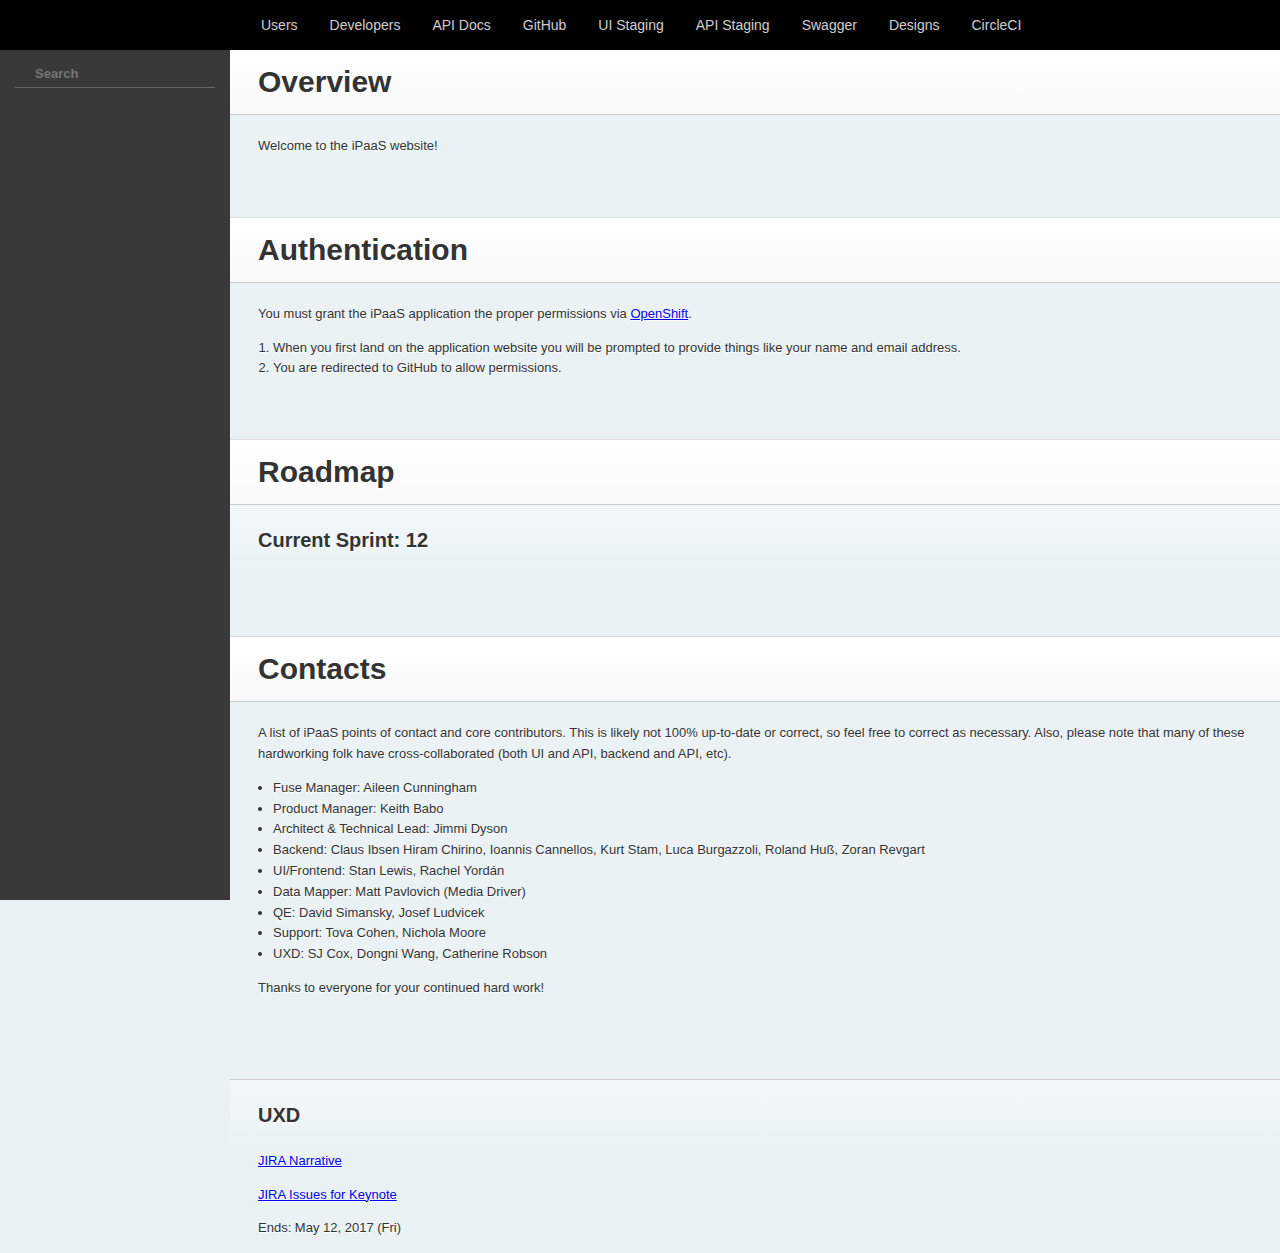
==== index.html @ c0f02833 "Deploy to GitHub" ====
<!doctype html>
<html>
  <head>
    <meta charset="utf-8">
    <meta content="IE=edge,chrome=1" http-equiv="X-UA-Compatible">
    <meta name="viewport" content="width=device-width, initial-scale=1, maximum-scale=1">
    <title>API Reference</title>

    <style>
      .highlight table td { padding: 5px; }
.highlight table pre { margin: 0; }
.highlight .gh {
  color: #999999;
}
.highlight .sr {
  color: #f6aa11;
}
.highlight .go {
  color: #888888;
}
.highlight .gp {
  color: #555555;
}
.highlight .gs {
}
.highlight .gu {
  color: #aaaaaa;
}
.highlight .nb {
  color: #f6aa11;
}
.highlight .cm {
  color: #75715e;
}
.highlight .cp {
  color: #75715e;
}
.highlight .c1 {
  color: #75715e;
}
.highlight .cs {
  color: #75715e;
}
.highlight .c, .highlight .cd {
  color: #75715e;
}
.highlight .err {
  color: #960050;
}
.highlight .gr {
  color: #960050;
}
.highlight .gt {
  color: #960050;
}
.highlight .gd {
  color: #49483e;
}
.highlight .gi {
  color: #49483e;
}
.highlight .ge {
  color: #49483e;
}
.highlight .kc {
  color: #66d9ef;
}
.highlight .kd {
  color: #66d9ef;
}
.highlight .kr {
  color: #66d9ef;
}
.highlight .no {
  color: #66d9ef;
}
.highlight .kt {
  color: #66d9ef;
}
.highlight .mf {
  color: #ae81ff;
}
.highlight .mh {
  color: #ae81ff;
}
.highlight .il {
  color: #ae81ff;
}
.highlight .mi {
  color: #ae81ff;
}
.highlight .mo {
  color: #ae81ff;
}
.highlight .m, .highlight .mb, .highlight .mx {
  color: #ae81ff;
}
.highlight .sc {
  color: #ae81ff;
}
.highlight .se {
  color: #ae81ff;
}
.highlight .ss {
  color: #ae81ff;
}
.highlight .sd {
  color: #e6db74;
}
.highlight .s2 {
  color: #e6db74;
}
.highlight .sb {
  color: #e6db74;
}
.highlight .sh {
  color: #e6db74;
}
.highlight .si {
  color: #e6db74;
}
.highlight .sx {
  color: #e6db74;
}
.highlight .s1 {
  color: #e6db74;
}
.highlight .s {
  color: #e6db74;
}
.highlight .na {
  color: #a6e22e;
}
.highlight .nc {
  color: #a6e22e;
}
.highlight .nd {
  color: #a6e22e;
}
.highlight .ne {
  color: #a6e22e;
}
.highlight .nf {
  color: #a6e22e;
}
.highlight .vc {
  color: #ffffff;
}
.highlight .nn {
  color: #ffffff;
}
.highlight .nl {
  color: #ffffff;
}
.highlight .ni {
  color: #ffffff;
}
.highlight .bp {
  color: #ffffff;
}
.highlight .vg {
  color: #ffffff;
}
.highlight .vi {
  color: #ffffff;
}
.highlight .nv {
  color: #ffffff;
}
.highlight .w {
  color: #ffffff;
}
.highlight {
  color: #ffffff;
}
.highlight .n, .highlight .py, .highlight .nx {
  color: #ffffff;
}
.highlight .ow {
  color: #f92672;
}
.highlight .nt {
  color: #f92672;
}
.highlight .k, .highlight .kv {
  color: #f92672;
}
.highlight .kn {
  color: #f92672;
}
.highlight .kp {
  color: #f92672;
}
.highlight .o {
  color: #f92672;
}
    </style>
    <link href="stylesheets/screen.css" rel="stylesheet" media="screen" />
    <link href="stylesheets/print.css" rel="stylesheet" media="print" />
    <script src="https://ajax.googleapis.com/ajax/libs/jquery/1.11.0/jquery.min.js"></script>
      <script src="javascripts/all.js"></script>
    <link href="images/favicon.ico" rel="icon" type="image/ico" />
  </head>

  <body class="index" data-languages="[]">
    <!--
<div class="announcement"></div>
-->

    <nav class="navbar navbar-default" role="navigation">
  <div class="container-fluid">
    <!-- Collect the nav links, forms, and other content for toggling -->
    <div class="collapse navbar-collapse" id="bs-example-navbar-collapse-1">
      <div class="logo">
        <a href="/">Syndesis</a>
      </div>
      <ul class="nav navbar-nav">
          <li><a href="/users">Users</a></li>
          <li><a href="/developers">Developers</a></li>
          <li><a href="/api-docs">API Docs</a></li>
          <li><a href="https://www.github.com/redhat-ipaas/" target="_blank" rel="nofollow">GitHub</a>
          <li><a href="https://ipaas-staging.b6ff.rh-idev.openshiftapps.com/" target="_blank" rel="nofollow">UI Staging</a>
          <li><a href="https://ipaas-staging.b6ff.rh-idev.openshiftapps.com/api/v1" target="_blank" rel="nofollow">API Staging</a>
          <li><a href="https://ipaas-staging.b6ff.rh-idev.openshiftapps.com/api/v1/swagger.json" target="_blank" rel="nofollow">Swagger</a>
          <li><a href="https://redhat.invisionapp.com/share/VQ8UZ7PCE#/screens" rel="nofollow" target="_blank">Designs</a></li>
          <li><a href="https://circleci.com/gh/redhat-ipaas" target="_blank" rel="nofollow">CircleCI</a>
          <li>
        </li>
      </ul>
    </div>
  </div>
</nav>


    <a href="#" id="nav-button">
      <span>
        NAV
        <img src="images/navbar.png" alt="Navbar" />
      </span>
    </a>
    <div class="tocify-wrapper">
        <div class="search">
          <input type="text" class="search" id="input-search" placeholder="Search">
        </div>
        <ul class="search-results"></ul>
      <div id="toc">
      </div>
    </div>
    <div class="page-wrapper">
      <div class="content">
        <h1 id="overview">Overview</h1>

<p>Welcome to the iPaaS website!</p>

<h1 id="authentication">Authentication</h1>

<p>You must grant the iPaaS application the proper permissions via <a href="https://www.openshift.com">OpenShift</a>.</p>

<ol>
<li>When you first land on the application website you will be prompted to provide things like your name and email address.</li>
<li>You are redirected to GitHub to allow permissions.</li>
</ol>

<h1 id="roadmap">Roadmap</h1>

<h2 id="current-sprint-12">Current Sprint: 12</h2>

<h1 id="contacts">Contacts</h1>

<p>A list of iPaaS points of contact and core contributors. This is likely not 100% up-to-date or correct, so feel free to correct as necessary. Also, please note that many of these hardworking folk have cross-collaborated (both UI and API, backend and API, etc).</p>

<ul>
<li>Fuse Manager: Aileen Cunningham</li>
<li>Product Manager: Keith Babo</li>
<li>Architect &amp; Technical Lead: Jimmi Dyson</li>
<li>Backend: Claus Ibsen Hiram Chirino, Ioannis Cannellos, Kurt Stam, Luca Burgazzoli, Roland Huß, Zoran Revgart</li>
<li>UI/Frontend: Stan Lewis, Rachel Yordán</li>
<li>Data Mapper: Matt Pavlovich (Media Driver)</li>
<li>QE: David Simansky, Josef Ludvicek</li>
<li>Support: Tova Cohen, Nichola Moore</li>
<li>UXD: SJ Cox, Dongni Wang, Catherine Robson</li>
</ul>

<p>Thanks to everyone for your continued hard work!</p>

<h2 id="uxd">UXD</h2>

<p><a href="https://issues.jboss.org/browse/IPAAS-284" rel="nofollow" target="_blank">JIRA Narrative</a></p>

<p><a href="https://issues.jboss.org/browse/IPAAS-299?jql=labels%20%3D%20Keynote" rel="nofollow" target="_blank">JIRA Issues for Keynote</a></p>

<p>Ends: May 12, 2017 (Fri)</p>

<!--
<a href="https://issues.jboss.org/secure/RapidBoard.jspa?rapidView=3626" rel="nofollow" target="_blank">JIRA Issues</a>
&ndash;>

      </div>
    </div>
  </body>
</html>
---- stylesheets/screen.css ----
.navbar{position:fixed;height:50px;background:#000000;left:0;top:0;right:0;z-index:5000}.navbar ul{margin:0;padding:0;float:left;list-style:none}.navbar ul li{float:left;padding:17px 0}.navbar ul li a{color:#fff;cursor:pointer;font-family:"Helvetica Neue", Helvetica, Arial, sans-serif;font-size:14px;font-weight:400;opacity:.8;padding:16px;text-decoration:none}.navbar ul li a:hover{opacity:1}.navbar .logo a{float:left;height:17px;width:200px;display:block;margin:17px 35px 17px 10px;font-size:0px/0px a;color:transparent;text-shadow:none;background-image:url("../images/logo-white-02.png");background-repeat:no-repeat;background-position:center center;background-size:100%}/*! normalize.css v3.0.2 | MIT License | git.io/normalize */html{font-family:sans-serif;-ms-text-size-adjust:100%;-webkit-text-size-adjust:100%}body{margin:0}article,aside,details,figcaption,figure,footer,header,hgroup,main,menu,nav,section,summary{display:block}audio,canvas,progress,video{display:inline-block;vertical-align:baseline}audio:not([controls]){display:none;height:0}[hidden],template{display:none}a{background-color:transparent}a:active,a:hover{outline:0}abbr[title]{border-bottom:1px dotted}b,strong{font-weight:bold}dfn{font-style:italic}h1{font-size:2em;margin:0.67em 0}mark{background:#ff0;color:#000}small{font-size:80%}sub,sup{font-size:75%;line-height:0;position:relative;vertical-align:baseline}sup{top:-0.5em}sub{bottom:-0.25em}img{border:0}svg:not(:root){overflow:hidden}figure{margin:1em 40px}hr{box-sizing:content-box;height:0}pre{overflow:auto}code,kbd,pre,samp{font-family:monospace, monospace;font-size:1em}button,input,optgroup,select,textarea{color:inherit;font:inherit;margin:0}button{overflow:visible}button,select{text-transform:none}button,html input[type="button"],input[type="reset"],input[type="submit"]{-webkit-appearance:button;cursor:pointer}button[disabled],html input[disabled]{cursor:default}button::-moz-focus-inner,input::-moz-focus-inner{border:0;padding:0}input{line-height:normal}input[type="checkbox"],input[type="radio"]{box-sizing:border-box;padding:0}input[type="number"]::-webkit-inner-spin-button,input[type="number"]::-webkit-outer-spin-button{height:auto}input[type="search"]{-webkit-appearance:textfield;box-sizing:content-box}input[type="search"]::-webkit-search-cancel-button,input[type="search"]::-webkit-search-decoration{-webkit-appearance:none}fieldset{border:1px solid #c0c0c0;margin:0 2px;padding:0.35em 0.625em 0.75em}legend{border:0;padding:0}textarea{overflow:auto}optgroup{font-weight:bold}table{border-collapse:collapse;border-spacing:0}td,th{padding:0}.content h1,.content h2,.content h3,.content h4,.content h5,.content h6,html,body{font-family:"Helvetica Neue", Helvetica, Arial, "Microsoft Yahei","微软雅黑", STXihei, "华文细黑", sans-serif;font-size:13px}.content h1,.content h2,.content h3,.content h4,.content h5,.content h6{font-weight:bold}.content code,.content pre{font-family:Consolas, Menlo, Monaco, "Lucida Console", "Liberation Mono", "DejaVu Sans Mono", "Bitstream Vera Sans Mono", "Courier New", monospace, serif;font-size:12px;line-height:1.5}.content code{word-break:break-all;-webkit-hyphens:auto;-ms-hyphens:auto;hyphens:auto}@font-face{font-family:'slate';src:url(../fonts/slate.eot?-syv14m);src:url(../fonts/slate.eot?#iefix-syv14m) format("embedded-opentype"),url(../fonts/slate.woff2?-syv14m) format("woff2"),url(../fonts/slate.woff?-syv14m) format("woff"),url(../fonts/slate.ttf?-syv14m) format("truetype"),url(../fonts/slate.svg?-syv14m#slate) format("svg");font-weight:normal;font-style:normal}.content aside.warning:before,.content aside.notice:before,.content aside.success:before,.tocify-wrapper>.search:before{font-family:'slate';speak:none;font-style:normal;font-weight:normal;font-variant:normal;text-transform:none;line-height:1}.content aside.warning:before{content:"\e600"}.content aside.notice:before{content:"\e602"}.content aside.success:before{content:"\e606"}.tocify-wrapper>.search:before{content:"\e607"}body.index .content>h1,body.index .content>h2,body.index .content>h3,body.index .content>h4,body.index .content>h5,body.index .content>h6,body.index .content>p,body.index .content>table,body.index .content>ul,body.index .content>ol,body.index .content>aside,body.index .content>dl{margin-right:0;box-sizing:border-box;display:block;text-shadow:0 1px 0 #fff}body.index .content pre,body.index .content blockquote{background-color:#292929;color:#fff;padding:2em 28px;margin:0;width:100%;float:none;clear:right;box-sizing:border-box;text-shadow:0 1px 2px rgba(0,0,0,0.4)}body.index .content code,body.index .content pre{font-family:Consolas, Menlo, Monaco, "Lucida Console", "Liberation Mono", "DejaVu Sans Mono", "Bitstream Vera Sans Mono", "Courier New", monospace, serif;font-size:12px;line-height:1.5}html,body{color:#333;padding:0;margin:0;-webkit-font-smoothing:antialiased;-moz-osx-font-smoothing:grayscale;background-color:#eaf2f6;height:100%;-webkit-text-size-adjust:none}.announcement{min-height:50px;width:100%;display:block;position:fixed;top:0;left:0;background-color:#0f1f38;z-index:100;color:#C6CEDD;text-align:center;font-size:14px;padding-top:15px}#toc>ul>li>a>span{float:right;background-color:#2484FF;border-radius:40px;width:20px}.tocify-wrapper{transition:left 0.3s ease-in-out;overflow-y:auto;overflow-x:hidden;position:fixed;z-index:30;top:50px;left:0;bottom:0;width:230px;background-color:#393939;font-size:13px;font-weight:bold}.tocify-wrapper .lang-selector,.tocify-wrapper .area-selector{display:none}.tocify-wrapper .lang-selector a,.tocify-wrapper .area-selector a{padding-top:0.5em;padding-bottom:0.5em}.tocify-wrapper>img{display:block;max-width:100%}.tocify-wrapper>.search{position:relative}.tocify-wrapper>.search input{background:#393939;border-width:0 0 1px 0;border-color:#666;padding:6px 0 6px 20px;box-sizing:border-box;margin:10px 15px;width:200px;outline:none;color:#fff;border-radius:0}.tocify-wrapper>.search:before{position:absolute;top:17px;left:15px;color:#fff}.tocify-wrapper img+.tocify,.tocify-wrapper .lang-selector+.tocify,.tocify-wrapper .area-selector+.tocify{margin-top:20px}.tocify-wrapper .search-results{margin-top:0;box-sizing:border-box;height:0;overflow-y:auto;overflow-x:hidden;transition-property:height, margin;transition-duration:180ms;transition-timing-function:ease-in-out;background:linear-gradient(to bottom, rgba(0,0,0,0.2), transparent 8px),linear-gradient(to top, rgba(0,0,0,0.2), transparent 8px),linear-gradient(to bottom, #000, transparent 1.5px),linear-gradient(to top, #939393, rgba(147,147,147,0) 1.5px),#262626}.tocify-wrapper .search-results.visible{height:30%;margin-bottom:1em}.tocify-wrapper .search-results li{margin:1em 15px;line-height:1}.tocify-wrapper .search-results a{color:#fff;text-decoration:none}.tocify-wrapper .search-results a:hover{text-decoration:underline}.tocify-wrapper .tocify-item>a,.tocify-wrapper .toc-footer li{padding:0 15px 0 15px;display:block;overflow-x:hidden;white-space:nowrap;text-overflow:ellipsis}.tocify-wrapper ul,.tocify-wrapper li{list-style:none;margin:0;padding:0;line-height:28px}.tocify-wrapper li{color:#fff;transition-property:background;transition-timing-function:linear;transition-duration:230ms}.tocify-wrapper .tocify-focus{box-shadow:0 1px 0 #000;background-color:#2467af;color:#fff}.tocify-wrapper .tocify-subheader{display:none;background-color:#262626;font-weight:500;background:linear-gradient(to bottom, rgba(0,0,0,0.2), transparent 8px),linear-gradient(to top, rgba(0,0,0,0.2), transparent 8px),linear-gradient(to bottom, #000, transparent 1.5px),linear-gradient(to top, #939393, rgba(147,147,147,0) 1.5px),#262626}.tocify-wrapper .tocify-subheader .tocify-item>a{padding-left:25px;font-size:12px}.tocify-wrapper .tocify-subheader>li:last-child{box-shadow:none}.tocify-wrapper .toc-footer{padding:1em 0;margin-top:1em;border-top:1px dashed #666}.tocify-wrapper .toc-footer li,.tocify-wrapper .toc-footer a{color:#fff;text-decoration:none}.tocify-wrapper .toc-footer a:hover{text-decoration:underline}.tocify-wrapper .toc-footer li{font-size:0.8em;line-height:1.7;text-decoration:none}#nav-button{padding:0 1.5em 5em 0;display:none;position:fixed;top:0;left:0;z-index:5000;color:#000;text-decoration:none;font-weight:bold;opacity:0.7;line-height:16px;transition:left 0.3s ease-in-out}#nav-button span{display:block;padding:6px 6px 6px;background-color:rgba(234,242,246,0.7);transform-origin:0 0;transform:rotate(-90deg) translate(-100%, 0);border-radius:0 0 0 5px}#nav-button img{height:16px;vertical-align:bottom}#nav-button:hover{opacity:1}#nav-button.open{left:230px}.page-wrapper{margin-left:230px;position:relative;z-index:10;background-color:#eaf2f6;min-height:100%;margin-top:50px;padding-bottom:1px}.page-wrapper .dark-box{width:50%;background-color:#393939;position:absolute;right:0;top:0;bottom:0}.page-wrapper .lang-selector{position:fixed;z-index:50;border-bottom:5px solid #393939}.page-wrapper .area-selector{position:fixed;z-index:50;border-bottom:5px solid #393939}.lang-selector{background-color:#222;width:100%;font-weight:bold}.lang-selector a{display:block;float:left;color:#fff;text-decoration:none;padding:0 10px;line-height:30px;outline:0}.lang-selector a:active,.lang-selector a:focus{background-color:#111;color:#fff}.lang-selector a.active{background-color:#393939;color:#fff}.lang-selector:after{content:'';clear:both;display:block}.area-selector{background-color:#222;width:100%;font-weight:bold}.area-selector a{display:block;float:left;color:#fff;text-decoration:none;padding:0 10px;line-height:30px;outline:0}.area-selector a:active,.area-selector a:focus{background-color:#111;color:#fff}.area-selector a.active{background-color:#393939;color:#fff}.area-selector:after{content:'';clear:both;display:block}.content{position:relative;z-index:30}.content:after{content:'';display:block;clear:both}.content>h1,.content>h2,.content>h3,.content>h4,.content>h5,.content>h6,.content>p,.content>table,.content>ul,.content>ol,.content>aside,.content>dl{margin-right:50%;padding:0 28px;box-sizing:border-box;display:block;text-shadow:0px 1px 0px #fff}.content>ul,.content>ol{padding-left:43px}.content>h1,.content>h2,.content>div{clear:both}.content h1{font-size:30px;padding-top:0.5em;padding-bottom:0.5em;border-bottom:1px solid #ccc;margin-bottom:21px;margin-top:2em;border-top:1px solid #ddd;background-image:linear-gradient(to bottom, #fff, #f9f9f9)}.content h1:first-child,.content div:first-child+h1{border-top-width:0;margin-top:0}.content h2{font-size:20px;margin-top:4em;margin-bottom:0;border-top:1px solid #ccc;padding-top:1.2em;padding-bottom:1.2em;background-image:linear-gradient(to bottom, rgba(255,255,255,0.4), rgba(255,255,255,0))}.content h1+h2,.content h1+div+h2{margin-top:-21px;border-top:none}.content h3,.content h4,.content h5,.content h6{font-size:15px;margin-top:2.5em;margin-bottom:0.8em}.content h4,.content h5,.content h6{font-size:10px}.content hr{margin:2em 0;border-top:2px solid #393939;border-bottom:2px solid #eaf2f6}.content table{margin-bottom:1em;overflow:auto}.content table th,.content table td{text-align:left;vertical-align:top;line-height:1.6}.content table th{padding:5px 10px;border-bottom:1px solid #ccc;vertical-align:bottom}.content table td{padding:10px}.content table tr:last-child{border-bottom:1px solid #ccc}.content table tr:nth-child(odd)>td{background-color:#f9fbfc}.content table tr:nth-child(even)>td{background-color:#f3f7fa}.content dt{font-weight:bold}.content dd{margin-left:15px}.content p,.content li,.content dt,.content dd{line-height:1.6;margin-top:0}.content img{max-width:100%}.content code{background-color:rgba(0,0,0,0.05);padding:3px;border-radius:3px}.content pre>code{background-color:transparent;padding:0}.content aside{padding-top:1em;padding-bottom:1em;text-shadow:0 1px 0 #c6dde9;margin-top:1.5em;margin-bottom:1.5em;background:#8fbcd4;line-height:1.6}.content aside.warning{background-color:#c97a7e;text-shadow:0 1px 0 #dfb0b3}.content aside.success{background-color:#6ac174;text-shadow:0 1px 0 #a0d7a6}.content aside:before{vertical-align:middle;padding-right:0.5em;font-size:14px}.content .search-highlight{padding:2px;margin:-2px;border-radius:4px;border:1px solid #F7E633;text-shadow:1px 1px 0 #666;background:linear-gradient(to top left, #F7E633 0%, #F1D32F 100%)}.content pre,.content blockquote{background-color:#292929;color:#fff;padding:2em 28px;margin:0;width:50%;float:right;clear:right;box-sizing:border-box;text-shadow:0px 1px 2px rgba(0,0,0,0.4)}.content pre>p,.content blockquote>p{margin:0}.content pre a,.content blockquote a{color:#fff;text-decoration:none;border-bottom:dashed 1px #ccc}.content blockquote>p{background-color:#1c1c1c;border-radius:5px;padding:13px;color:#ccc;border-top:1px solid #000;border-bottom:1px solid #404040}@media (max-width: 930px){.tocify-wrapper{left:-230px}.tocify-wrapper.open{left:0}.page-wrapper{margin-left:0}#nav-button{display:block}.tocify-wrapper .tocify-item>a{padding-top:0.3em;padding-bottom:0.3em}}@media (max-width: 700px){.dark-box{display:none}.content>h1,.content>h2,.content>h3,.content>h4,.content>h5,.content>h6,.content>p,.content>table,.content>ul,.content>ol,.content>aside,.content>dl{margin-right:0}.tocify-wrapper .lang-selector,.tocify-wrapper .area-selector{display:block}.page-wrapper .lang-selector,.page-wrapper .area-selector{display:none}.content pre,.content blockquote{width:auto;float:none}.content>pre+h1,.content>blockquote+h1,.content>pre+h2,.content>blockquote+h2,.content>pre+h3,.content>blockquote+h3,.content>pre+h4,.content>blockquote+h4,.content>pre+h5,.content>blockquote+h5,.content>pre+h6,.content>blockquote+h6,.content>pre+p,.content>blockquote+p,.content>pre+table,.content>blockquote+table,.content>pre+ul,.content>blockquote+ul,.content>pre+ol,.content>blockquote+ol,.content>pre+aside,.content>blockquote+aside,.content>pre+dl,.content>blockquote+dl{margin-top:28px}}
---- stylesheets/print.css ----
.navbar{position:fixed;height:50px;background:#000000;left:0;top:0;right:0;z-index:5000}.navbar ul{margin:0;padding:0;float:left;list-style:none}.navbar ul li{float:left;padding:17px 0}.navbar ul li a{color:#fff;cursor:pointer;font-family:"Helvetica Neue", Helvetica, Arial, sans-serif;font-size:14px;font-weight:400;opacity:.8;padding:16px;text-decoration:none}.navbar ul li a:hover{opacity:1}.navbar .logo a{float:left;height:17px;width:200px;display:block;margin:17px 35px 17px 10px;font-size:0px/0px a;color:transparent;text-shadow:none;background-image:url("../images/logo-white-02.png");background-repeat:no-repeat;background-position:center center;background-size:100%}/*! normalize.css v3.0.2 | MIT License | git.io/normalize */html{font-family:sans-serif;-ms-text-size-adjust:100%;-webkit-text-size-adjust:100%}body{margin:0}article,aside,details,figcaption,figure,footer,header,hgroup,main,menu,nav,section,summary{display:block}audio,canvas,progress,video{display:inline-block;vertical-align:baseline}audio:not([controls]){display:none;height:0}[hidden],template{display:none}a{background-color:transparent}a:active,a:hover{outline:0}abbr[title]{border-bottom:1px dotted}b,strong{font-weight:bold}dfn{font-style:italic}h1{font-size:2em;margin:0.67em 0}mark{background:#ff0;color:#000}small{font-size:80%}sub,sup{font-size:75%;line-height:0;position:relative;vertical-align:baseline}sup{top:-0.5em}sub{bottom:-0.25em}img{border:0}svg:not(:root){overflow:hidden}figure{margin:1em 40px}hr{box-sizing:content-box;height:0}pre{overflow:auto}code,kbd,pre,samp{font-family:monospace, monospace;font-size:1em}button,input,optgroup,select,textarea{color:inherit;font:inherit;margin:0}button{overflow:visible}button,select{text-transform:none}button,html input[type="button"],input[type="reset"],input[type="submit"]{-webkit-appearance:button;cursor:pointer}button[disabled],html input[disabled]{cursor:default}button::-moz-focus-inner,input::-moz-focus-inner{border:0;padding:0}input{line-height:normal}input[type="checkbox"],input[type="radio"]{box-sizing:border-box;padding:0}input[type="number"]::-webkit-inner-spin-button,input[type="number"]::-webkit-outer-spin-button{height:auto}input[type="search"]{-webkit-appearance:textfield;box-sizing:content-box}input[type="search"]::-webkit-search-cancel-button,input[type="search"]::-webkit-search-decoration{-webkit-appearance:none}fieldset{border:1px solid #c0c0c0;margin:0 2px;padding:0.35em 0.625em 0.75em}legend{border:0;padding:0}textarea{overflow:auto}optgroup{font-weight:bold}table{border-collapse:collapse;border-spacing:0}td,th{padding:0}.content h1,.content h2,.content h3,.content h4,body{font-family:"Helvetica Neue", Helvetica, Arial, "Microsoft Yahei","微软雅黑", STXihei, "华文细黑", sans-serif;font-size:13px}.content h1,.content h2,.content h3,.content h4{font-weight:bold}.content pre,.content code{font-family:Consolas, Menlo, Monaco, "Lucida Console", "Liberation Mono", "DejaVu Sans Mono", "Bitstream Vera Sans Mono", "Courier New", monospace, serif;font-size:12px;line-height:1.5}.content pre,.content code{word-break:break-all;-webkit-hyphens:auto;-ms-hyphens:auto;hyphens:auto}@font-face{font-family:'slate';src:url(../fonts/slate.eot?-syv14m);src:url(../fonts/slate.eot?#iefix-syv14m) format("embedded-opentype"),url(../fonts/slate.woff2?-syv14m) format("woff2"),url(../fonts/slate.woff?-syv14m) format("woff"),url(../fonts/slate.ttf?-syv14m) format("truetype"),url(../fonts/slate.svg?-syv14m#slate) format("svg");font-weight:normal;font-style:normal}.content aside.warning:before,.content aside.notice:before,.content aside.success:before{font-family:'slate';speak:none;font-style:normal;font-weight:normal;font-variant:normal;text-transform:none;line-height:1}.content aside.warning:before{content:"\e600"}.content aside.notice:before{content:"\e602"}.content aside.success:before{content:"\e606"}body.index .content>h1,body.index .content>h2,body.index .content>h3,body.index .content>h4,body.index .content>h5,body.index .content>h6,body.index .content>p,body.index .content>table,body.index .content>ul,body.index .content>ol,body.index .content>aside,body.index .content>dl{margin-right:0;box-sizing:border-box;display:block;text-shadow:0 1px 0 #fff}body.index .content pre,body.index .content blockquote{background-color:#292929;color:#fff;padding:2em 28px;margin:0;width:100%;float:none;clear:right;box-sizing:border-box;text-shadow:0 1px 2px rgba(0,0,0,0.4)}body.index .content code,body.index .content pre{font-family:Consolas, Menlo, Monaco, "Lucida Console", "Liberation Mono", "DejaVu Sans Mono", "Bitstream Vera Sans Mono", "Courier New", monospace, serif;font-size:12px;line-height:1.5}.tocify,.toc-footer,.lang-selector,.search,#nav-button{display:none}.tocify-wrapper>img{margin:0 auto;display:block}.content{font-size:12px}.content pre,.content code{border:1px solid #999;border-radius:5px;font-size:0.8em}.content pre code{border:0}.content pre{padding:1.3em}.content code{padding:0.2em}.content table{border:1px solid #999}.content table tr{border-bottom:1px solid #999}.content table td,.content table th{padding:0.7em}.content p{line-height:1.5}.content a{text-decoration:none;color:#000}.content h1{font-size:2.5em;padding-top:0.5em;padding-bottom:0.5em;margin-top:1em;margin-bottom:21px;border:2px solid #ccc;border-width:2px 0;text-align:center}.content h2{font-size:1.8em;margin-top:2em;border-top:2px solid #ccc;padding-top:0.8em}.content h1+h2,.content h1+div+h2{border-top:none;padding-top:0;margin-top:0}.content h3,.content h4{font-size:0.8em;margin-top:1.5em;margin-bottom:0.8em;text-transform:uppercase}.content h5,.content h6{text-transform:uppercase}.content aside{padding:1em;border:1px solid #ccc;border-radius:5px;margin-top:1.5em;margin-bottom:1.5em;line-height:1.6}.content aside:before{vertical-align:middle;padding-right:0.5em;font-size:14px}
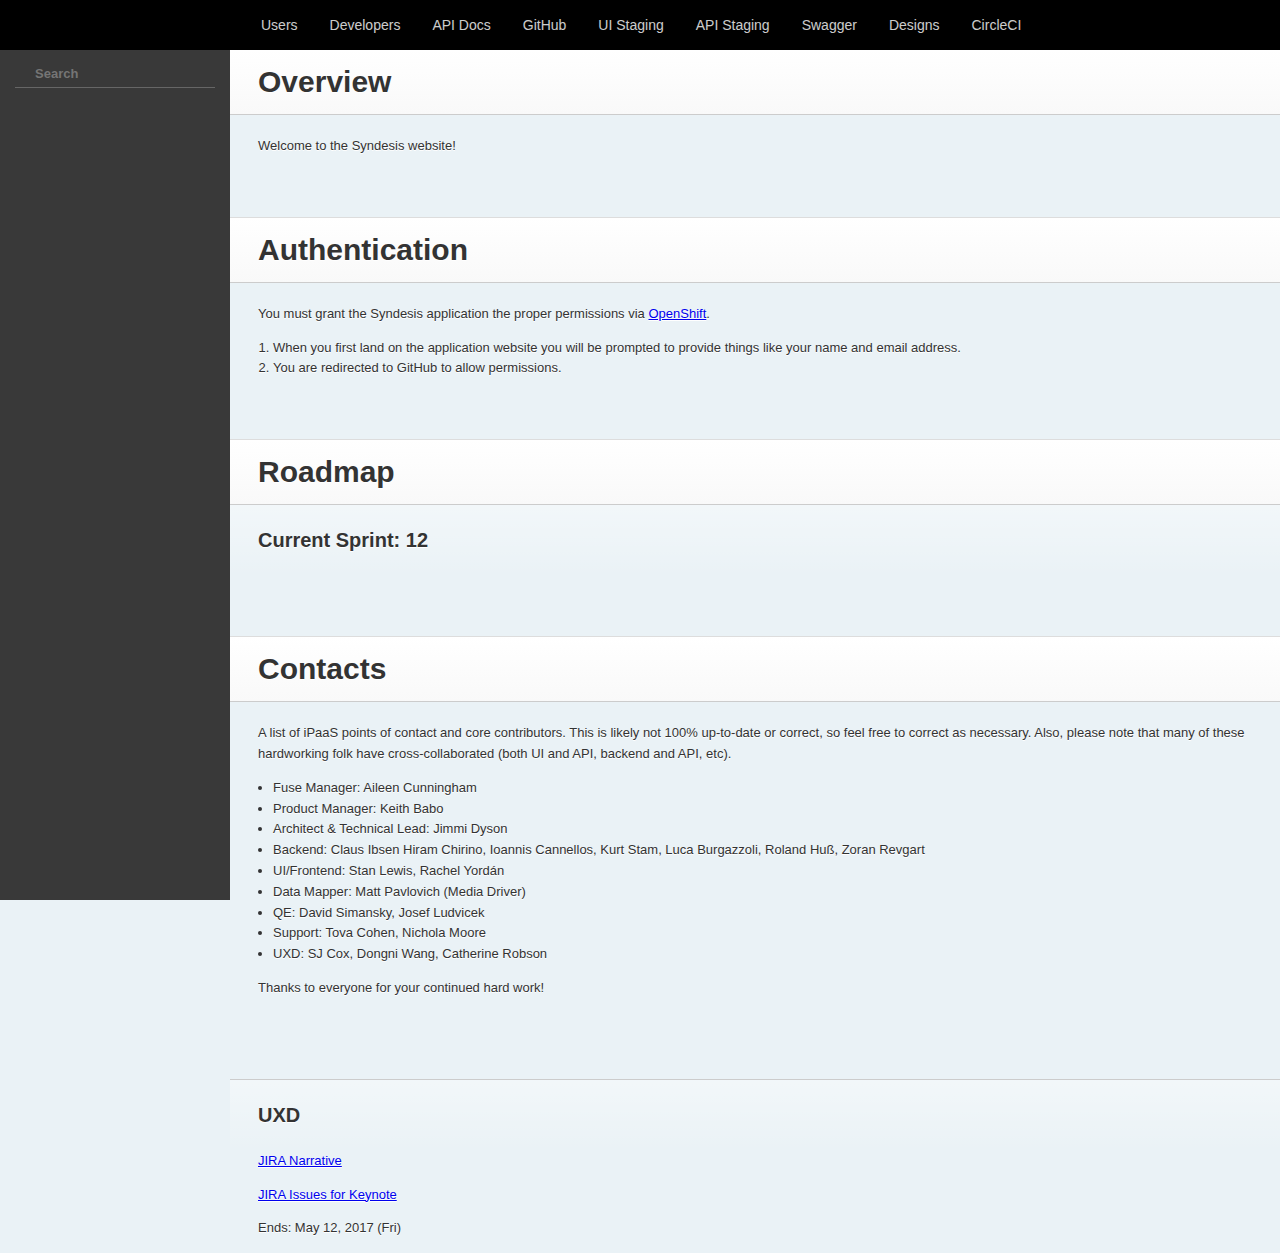
==== commit cdc6e680: "Deploy to GitHub" ====
--- a/index.html
+++ b/index.html
@@ -215,8 +215,8 @@
         <a href="/">Syndesis</a>
       </div>
       <ul class="nav navbar-nav">
-          <li><a href="/users">Users</a></li>
-          <li><a href="/developers">Developers</a></li>
+          <li><a href="../users/index.html.md">Users</a></li>
+          <li><a href="developers/">Developers</a></li>
           <li><a href="/api-docs">API Docs</a></li>
           <li><a href="https://www.github.com/redhat-ipaas/" target="_blank" rel="nofollow">GitHub</a>
           <li><a href="https://ipaas-staging.b6ff.rh-idev.openshiftapps.com/" target="_blank" rel="nofollow">UI Staging</a>
@@ -250,11 +250,11 @@
       <div class="content">
         <h1 id="overview">Overview</h1>
 
-<p>Welcome to the iPaaS website!</p>
+<p>Welcome to the Syndesis website!</p>
 
 <h1 id="authentication">Authentication</h1>
 
-<p>You must grant the iPaaS application the proper permissions via <a href="https://www.openshift.com">OpenShift</a>.</p>
+<p>You must grant the Syndesis application the proper permissions via <a href="https://www.openshift.com">OpenShift</a>.</p>
 
 <ol>
 <li>When you first land on the application website you will be prompted to provide things like your name and email address.</li>
@@ -291,10 +291,6 @@
 
 <p>Ends: May 12, 2017 (Fri)</p>
 
-<!--
-<a href="https://issues.jboss.org/secure/RapidBoard.jspa?rapidView=3626" rel="nofollow" target="_blank">JIRA Issues</a>
-&ndash;>
-
       </div>
     </div>
   </body>
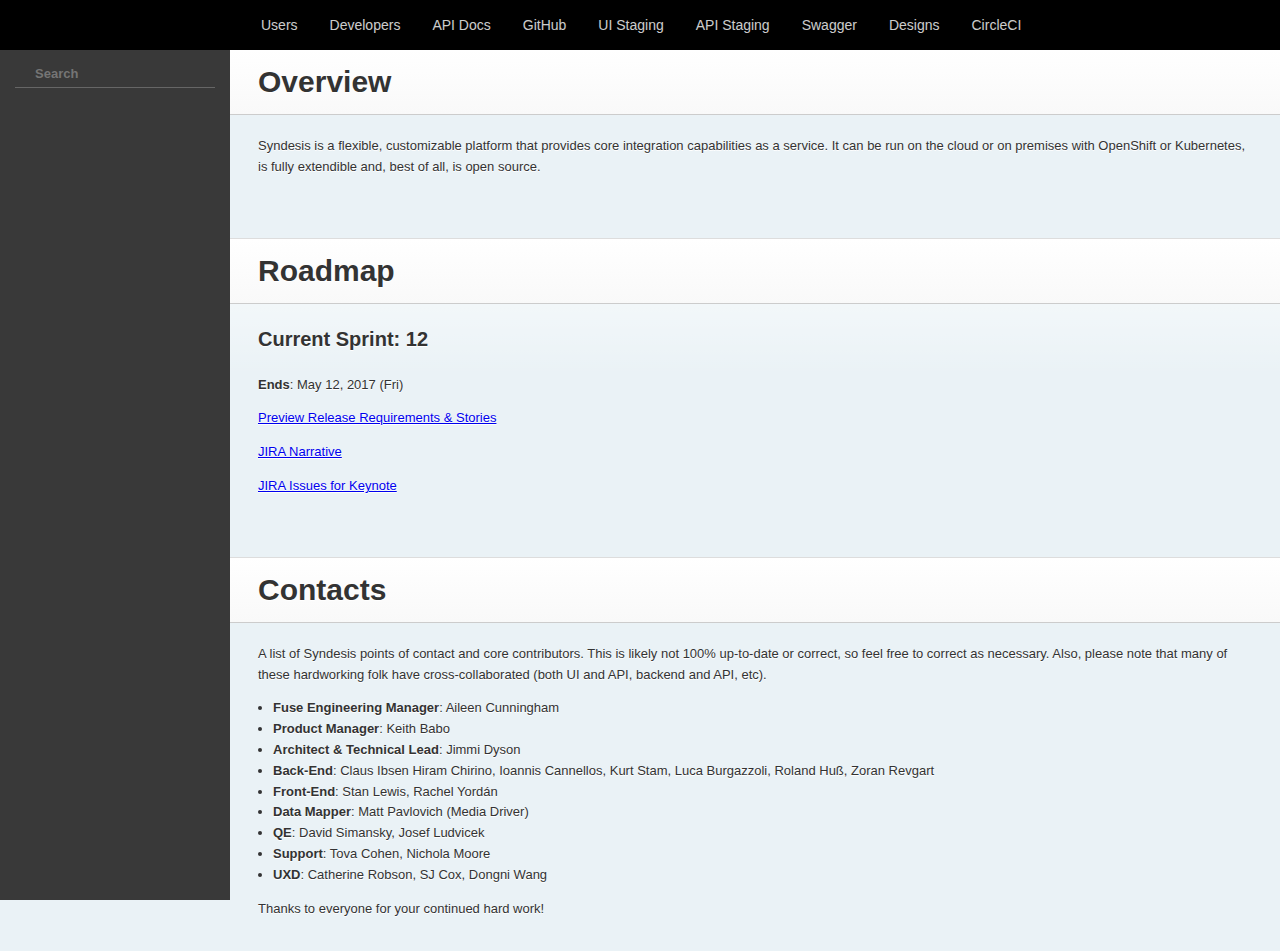
==== commit e2a85dca: "Deploy to GitHub" ====
--- a/index.html
+++ b/index.html
@@ -212,12 +212,12 @@
     <!-- Collect the nav links, forms, and other content for toggling -->
     <div class="collapse navbar-collapse" id="bs-example-navbar-collapse-1">
       <div class="logo">
-        <a href="/">Syndesis</a>
+        <a href="./">Syndesis</a>
       </div>
       <ul class="nav navbar-nav">
-          <li><a href="../users/index.html.md">Users</a></li>
+          <li><a href="users/">Users</a></li>
           <li><a href="developers/">Developers</a></li>
-          <li><a href="/api-docs">API Docs</a></li>
+          <li><a href="api-docs/">API Docs</a></li>
           <li><a href="https://www.github.com/redhat-ipaas/" target="_blank" rel="nofollow">GitHub</a>
           <li><a href="https://ipaas-staging.b6ff.rh-idev.openshiftapps.com/" target="_blank" rel="nofollow">UI Staging</a>
           <li><a href="https://ipaas-staging.b6ff.rh-idev.openshiftapps.com/api/v1" target="_blank" rel="nofollow">API Staging</a>
@@ -250,46 +250,37 @@
       <div class="content">
         <h1 id="overview">Overview</h1>
 
-<p>Welcome to the Syndesis website!</p>
-
-<h1 id="authentication">Authentication</h1>
-
-<p>You must grant the Syndesis application the proper permissions via <a href="https://www.openshift.com">OpenShift</a>.</p>
-
-<ol>
-<li>When you first land on the application website you will be prompted to provide things like your name and email address.</li>
-<li>You are redirected to GitHub to allow permissions.</li>
-</ol>
+<p>Syndesis is a flexible, customizable platform that provides core integration capabilities as a service. It can be run on the cloud or on premises with OpenShift or Kubernetes, is fully extendible and, best of all, is open source.</p>
 
 <h1 id="roadmap">Roadmap</h1>
 
 <h2 id="current-sprint-12">Current Sprint: 12</h2>
 
+<p><strong>Ends</strong>: May 12, 2017 (Fri)</p>
+
+<p><a href="https://docs.google.com/document/d/12WI9Q97iRvVhYy3Afpi0nuLN0AYktTswZS5DFiCfzeo/edit" target="_blank" rel="nofollow">Preview Release Requirements &amp; Stories</a></p>
+
+<p><a href="https://issues.jboss.org/browse/IPAAS-284" rel="nofollow" target="_blank">JIRA Narrative</a></p>
+
+<p><a href="https://issues.jboss.org/browse/IPAAS-299?jql=labels%20%3D%20Keynote" rel="nofollow" target="_blank">JIRA Issues for Keynote</a></p>
+
 <h1 id="contacts">Contacts</h1>
 
-<p>A list of iPaaS points of contact and core contributors. This is likely not 100% up-to-date or correct, so feel free to correct as necessary. Also, please note that many of these hardworking folk have cross-collaborated (both UI and API, backend and API, etc).</p>
+<p>A list of Syndesis points of contact and core contributors. This is likely not 100% up-to-date or correct, so feel free to correct as necessary. Also, please note that many of these hardworking folk have cross-collaborated (both UI and API, backend and API, etc).</p>
 
 <ul>
-<li>Fuse Manager: Aileen Cunningham</li>
-<li>Product Manager: Keith Babo</li>
-<li>Architect &amp; Technical Lead: Jimmi Dyson</li>
-<li>Backend: Claus Ibsen Hiram Chirino, Ioannis Cannellos, Kurt Stam, Luca Burgazzoli, Roland Huß, Zoran Revgart</li>
-<li>UI/Frontend: Stan Lewis, Rachel Yordán</li>
-<li>Data Mapper: Matt Pavlovich (Media Driver)</li>
-<li>QE: David Simansky, Josef Ludvicek</li>
-<li>Support: Tova Cohen, Nichola Moore</li>
-<li>UXD: SJ Cox, Dongni Wang, Catherine Robson</li>
+<li><strong>Fuse Engineering Manager</strong>: Aileen Cunningham</li>
+<li><strong>Product Manager</strong>: Keith Babo</li>
+<li><strong>Architect &amp; Technical Lead</strong>: Jimmi Dyson</li>
+<li><strong>Back-End</strong>: Claus Ibsen Hiram Chirino, Ioannis Cannellos, Kurt Stam, Luca Burgazzoli, Roland Huß, Zoran Revgart</li>
+<li><strong>Front-End</strong>: Stan Lewis, Rachel Yordán</li>
+<li><strong>Data Mapper</strong>: Matt Pavlovich (Media Driver)</li>
+<li><strong>QE</strong>: David Simansky, Josef Ludvicek</li>
+<li><strong>Support</strong>: Tova Cohen, Nichola Moore</li>
+<li><strong>UXD</strong>: Catherine Robson, SJ Cox, Dongni Wang </li>
 </ul>
 
 <p>Thanks to everyone for your continued hard work!</p>
-
-<h2 id="uxd">UXD</h2>
-
-<p><a href="https://issues.jboss.org/browse/IPAAS-284" rel="nofollow" target="_blank">JIRA Narrative</a></p>
-
-<p><a href="https://issues.jboss.org/browse/IPAAS-299?jql=labels%20%3D%20Keynote" rel="nofollow" target="_blank">JIRA Issues for Keynote</a></p>
-
-<p>Ends: May 12, 2017 (Fri)</p>
 
       </div>
     </div>
